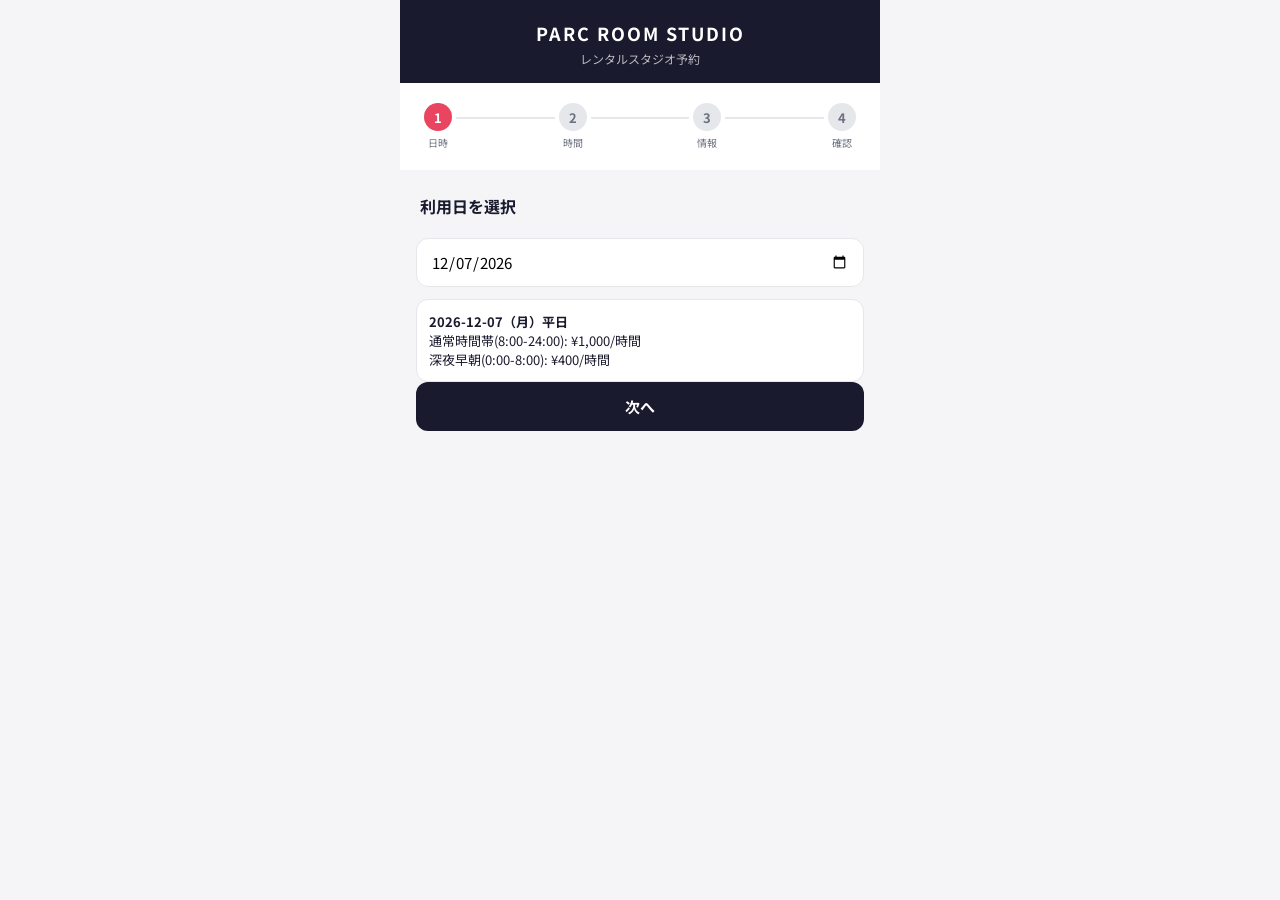
==== index.html @ a4dc17ac "Initial: LIFF reservation form + admin panel" ====
<!DOCTYPE html>
<html lang="ja">
<head>
  <meta charset="UTF-8">
  <meta name="viewport" content="width=device-width, initial-scale=1.0">
  <title>PARC ROOM STUDIO 予約</title>
  <link rel="preconnect" href="https://fonts.googleapis.com">
  <link href="https://fonts.googleapis.com/css2?family=Noto+Sans+JP:wght@400;500;700&display=swap" rel="stylesheet">
  <link rel="stylesheet" href="style.css">
</head>
<body>
  <div class="app">
    <!-- ヘッダー -->
    <header class="header">
      <h1>PARC ROOM STUDIO</h1>
      <p class="header-sub">レンタルスタジオ予約</p>
    </header>

    <!-- ステッププログレス -->
    <div class="progress">
      <div class="progress-step active" data-step="1">
        <span class="step-num">1</span><span class="step-label">日時</span>
      </div>
      <div class="progress-line"></div>
      <div class="progress-step" data-step="2">
        <span class="step-num">2</span><span class="step-label">時間</span>
      </div>
      <div class="progress-line"></div>
      <div class="progress-step" data-step="3">
        <span class="step-num">3</span><span class="step-label">情報</span>
      </div>
      <div class="progress-line"></div>
      <div class="progress-step" data-step="4">
        <span class="step-num">4</span><span class="step-label">確認</span>
      </div>
    </div>

    <!-- Step 1: 日付選択 -->
    <section class="step-panel active" id="step1">
      <h2>利用日を選択</h2>
      <input type="date" id="dateInput" class="date-input">
      <div id="dayInfo" class="day-info"></div>
      <button class="btn btn-primary" onclick="goToStep2()">次へ</button>
    </section>

    <!-- Step 2: 時間帯・開始時間・利用時間 -->
    <section class="step-panel" id="step2">
      <h2>時間帯・利用時間を選択</h2>
      <div class="field-group">
        <label>開始時間</label>
        <div id="slotGrid" class="slot-grid">
          <p class="loading">読み込み中...</p>
        </div>
      </div>
      <div class="field-group">
        <label>利用時間</label>
        <div class="duration-selector">
          <button class="dur-btn" onclick="changeDuration(-1)">−</button>
          <span id="durationDisplay">1時間</span>
          <button class="dur-btn" onclick="changeDuration(1)">＋</button>
        </div>
        <p class="slot-range" id="timeRange"></p>
      </div>
      <div class="price-display" id="priceDisplay"></div>
      <div class="btn-row">
        <button class="btn btn-secondary" onclick="goBack(1)">戻る</button>
        <button class="btn btn-primary" onclick="goToStep3()">次へ</button>
      </div>
    </section>

    <!-- Step 3: お客様情報 -->
    <section class="step-panel" id="step3">
      <h2>お客様情報</h2>
      <div class="field-group">
        <label for="nameInput">お名前 <span class="req">必須</span></label>
        <input type="text" id="nameInput" placeholder="山田 太郎">
      </div>
      <div class="field-group">
        <label for="phoneInput">電話番号 <span class="req">必須</span></label>
        <input type="tel" id="phoneInput" placeholder="090-1234-5678">
      </div>
      <div class="field-group">
        <label for="peopleInput">利用人数</label>
        <select id="peopleInput">
          <option value="1">1名</option>
          <option value="2">2名</option>
          <option value="3">3名</option>
          <option value="4">4名</option>
          <option value="5">5名以上</option>
        </select>
      </div>
      <div class="field-group">
        <label>お支払い方法</label>
        <div class="payment-options">
          <label class="radio-card">
            <input type="radio" name="payment" value="stripe" checked>
            <div class="radio-body">
              <strong>オンライン決済</strong>
              <span class="badge-coupon">クーポン利用可</span>
              <small>クレジットカード</small>
            </div>
          </label>
          <label class="radio-card">
            <input type="radio" name="payment" value="onsite">
            <div class="radio-body">
              <strong>現地払い</strong>
              <small>現金 / PayPay</small>
            </div>
          </label>
        </div>
      </div>
      <div class="field-group coupon-area" id="couponArea">
        <label for="couponInput">クーポンコード</label>
        <div class="coupon-row">
          <input type="text" id="couponInput" placeholder="コードを入力">
          <button class="btn btn-small" onclick="applyCoupon()">適用</button>
        </div>
        <p id="couponMessage" class="coupon-msg"></p>
      </div>
      <div class="btn-row">
        <button class="btn btn-secondary" onclick="goBack(2)">戻る</button>
        <button class="btn btn-primary" onclick="goToStep4()">確認へ</button>
      </div>
    </section>

    <!-- Step 4: 確認 -->
    <section class="step-panel" id="step4">
      <h2>予約内容の確認</h2>
      <div class="confirm-card" id="confirmDetails"></div>
      <div class="btn-row">
        <button class="btn btn-secondary" onclick="goBack(3)">戻る</button>
        <button class="btn btn-accent" id="submitBtn" onclick="submitReservation()">予約を確定する</button>
      </div>
    </section>

    <!-- 完了画面 -->
    <section class="step-panel" id="stepComplete">
      <div class="complete-icon">✓</div>
      <h2>予約が完了しました！</h2>
      <div class="confirm-card" id="completeDetails"></div>
      <p class="complete-note" id="accessNote"></p>
      <button class="btn btn-primary" onclick="closeLiff()">閉じる</button>
    </section>
  </div>

  <script src="https://static.line-scdn.net/liff/edge/2/sdk.js"></script>
  <script src="app.js"></script>
</body>
</html>
---- style.css ----
/* PARC ROOM STUDIO 予約フォーム */
:root {
  --primary: #1a1a2e;
  --accent: #e94560;
  --accent-hover: #d63851;
  --surface: #ffffff;
  --surface-alt: #f5f5f8;
  --text: #1a1a2e;
  --text-sub: #6b7280;
  --border: #e5e7eb;
  --success: #10b981;
  --radius: 12px;
  --shadow: 0 2px 12px rgba(0,0,0,0.08);
}

* { margin: 0; padding: 0; box-sizing: border-box; }

body {
  font-family: 'Noto Sans JP', sans-serif;
  background: var(--surface-alt);
  color: var(--text);
  min-height: 100vh;
  -webkit-text-size-adjust: 100%;
}

.app { max-width: 480px; margin: 0 auto; padding-bottom: 40px; }

/* ヘッダー */
.header {
  background: var(--primary);
  color: white;
  text-align: center;
  padding: 20px 16px 16px;
}
.header h1 { font-size: 18px; font-weight: 700; letter-spacing: 2px; }
.header-sub { font-size: 12px; opacity: 0.7; margin-top: 4px; }

/* プログレス */
.progress {
  display: flex;
  align-items: center;
  justify-content: center;
  padding: 20px 24px;
  background: var(--surface);
  gap: 0;
}
.progress-step {
  display: flex;
  flex-direction: column;
  align-items: center;
  gap: 4px;
}
.step-num {
  width: 28px; height: 28px;
  border-radius: 50%;
  background: var(--border);
  color: var(--text-sub);
  display: flex;
  align-items: center;
  justify-content: center;
  font-size: 13px;
  font-weight: 700;
  transition: all 0.3s;
}
.progress-step.active .step-num,
.progress-step.done .step-num {
  background: var(--accent);
  color: white;
}
.step-label { font-size: 10px; color: var(--text-sub); }
.progress-line {
  flex: 1;
  height: 2px;
  background: var(--border);
  margin: 0 4px;
  margin-bottom: 18px;
}

/* ステップパネル */
.step-panel { display: none; padding: 24px 16px; }
.step-panel.active { display: block; animation: fadeIn 0.3s; }

@keyframes fadeIn { from { opacity: 0; transform: translateY(8px); } to { opacity: 1; transform: translateY(0); } }

.step-panel h2 {
  font-size: 16px;
  font-weight: 700;
  margin-bottom: 20px;
  padding-left: 4px;
}

/* フォーム要素 */
.field-group { margin-bottom: 20px; }
.field-group label {
  display: block;
  font-size: 13px;
  font-weight: 500;
  margin-bottom: 8px;
  color: var(--text);
}
.req { color: var(--accent); font-size: 11px; }

input[type="text"], input[type="tel"], input[type="date"], select {
  width: 100%;
  padding: 12px 14px;
  border: 1.5px solid var(--border);
  border-radius: var(--radius);
  font-size: 15px;
  font-family: inherit;
  background: var(--surface);
  transition: border 0.2s;
}
input:focus, select:focus {
  outline: none;
  border-color: var(--accent);
}

/* 日付情報 */
.day-info {
  margin-top: 12px;
  padding: 12px;
  border-radius: var(--radius);
  background: var(--surface);
  font-size: 13px;
  border: 1px solid var(--border);
}

/* スロットグリッド */
.slot-grid {
  display: grid;
  grid-template-columns: repeat(4, 1fr);
  gap: 8px;
}
.slot-btn {
  padding: 10px 4px;
  border: 1.5px solid var(--border);
  border-radius: 8px;
  background: var(--surface);
  font-size: 13px;
  font-family: inherit;
  cursor: pointer;
  text-align: center;
  transition: all 0.2s;
}
.slot-btn:hover:not(.disabled) { border-color: var(--accent); }
.slot-btn.selected {
  background: var(--accent);
  color: white;
  border-color: var(--accent);
}
.slot-btn.disabled {
  background: var(--surface-alt);
  color: #ccc;
  cursor: not-allowed;
  text-decoration: line-through;
}
.slot-btn .slot-price {
  display: block;
  font-size: 10px;
  color: var(--text-sub);
  margin-top: 2px;
}
.slot-btn.selected .slot-price { color: rgba(255,255,255,0.8); }

/* 利用時間セレクター */
.duration-selector {
  display: flex;
  align-items: center;
  justify-content: center;
  gap: 24px;
  padding: 12px;
  background: var(--surface);
  border-radius: var(--radius);
  border: 1px solid var(--border);
}
.dur-btn {
  width: 40px; height: 40px;
  border-radius: 50%;
  border: 2px solid var(--accent);
  background: transparent;
  color: var(--accent);
  font-size: 20px;
  cursor: pointer;
  display: flex;
  align-items: center;
  justify-content: center;
  transition: all 0.2s;
}
.dur-btn:hover { background: var(--accent); color: white; }
#durationDisplay { font-size: 20px; font-weight: 700; min-width: 80px; text-align: center; }
.slot-range { text-align: center; font-size: 13px; color: var(--text-sub); margin-top: 8px; }

/* 料金表示 */
.price-display {
  background: var(--primary);
  color: white;
  padding: 16px;
  border-radius: var(--radius);
  text-align: center;
  font-size: 14px;
  margin-bottom: 20px;
}
.price-display .price-amount { font-size: 28px; font-weight: 700; }
.price-display .price-detail { font-size: 11px; opacity: 0.7; margin-top: 4px; }

/* 支払い選択 */
.payment-options { display: flex; flex-direction: column; gap: 10px; }
.radio-card {
  display: block;
  cursor: pointer;
}
.radio-card input { display: none; }
.radio-body {
  padding: 14px;
  border: 1.5px solid var(--border);
  border-radius: var(--radius);
  transition: all 0.2s;
}
.radio-card input:checked + .radio-body {
  border-color: var(--accent);
  background: #fef2f4;
}
.radio-body strong { display: block; font-size: 14px; }
.radio-body small { font-size: 12px; color: var(--text-sub); }
.badge-coupon {
  display: inline-block;
  background: var(--accent);
  color: white;
  font-size: 10px;
  padding: 2px 8px;
  border-radius: 10px;
  margin-left: 8px;
  vertical-align: middle;
}

/* クーポン */
.coupon-row { display: flex; gap: 8px; }
.coupon-row input { flex: 1; }
.coupon-msg { font-size: 12px; margin-top: 6px; }
.coupon-msg.valid { color: var(--success); }
.coupon-msg.invalid { color: var(--accent); }

/* 確認カード */
.confirm-card {
  background: var(--surface);
  border: 1px solid var(--border);
  border-radius: var(--radius);
  padding: 20px;
  margin-bottom: 20px;
}
.confirm-row {
  display: flex;
  justify-content: space-between;
  padding: 8px 0;
  border-bottom: 1px solid var(--surface-alt);
  font-size: 14px;
}
.confirm-row:last-child { border-bottom: none; }
.confirm-row .label { color: var(--text-sub); }
.confirm-row .value { font-weight: 500; }
.confirm-total {
  display: flex;
  justify-content: space-between;
  padding: 12px 0 0;
  margin-top: 8px;
  border-top: 2px solid var(--primary);
  font-size: 18px;
  font-weight: 700;
}

/* ボタン */
.btn {
  display: inline-block;
  padding: 14px 24px;
  border: none;
  border-radius: var(--radius);
  font-size: 15px;
  font-weight: 700;
  font-family: inherit;
  cursor: pointer;
  transition: all 0.2s;
  text-align: center;
}
.btn-primary {
  width: 100%;
  background: var(--primary);
  color: white;
}
.btn-primary:hover { opacity: 0.9; }
.btn-accent {
  width: 100%;
  background: var(--accent);
  color: white;
}
.btn-accent:hover { background: var(--accent-hover); }
.btn-secondary {
  background: transparent;
  color: var(--text-sub);
  border: 1.5px solid var(--border);
}
.btn-small {
  padding: 10px 16px;
  font-size: 13px;
  background: var(--primary);
  color: white;
  border-radius: 8px;
}
.btn-row { display: flex; gap: 12px; }
.btn-row .btn-primary, .btn-row .btn-accent { flex: 1; }
.btn:disabled { opacity: 0.5; cursor: not-allowed; }

/* 完了画面 */
.complete-icon {
  width: 64px; height: 64px;
  background: var(--success);
  color: white;
  border-radius: 50%;
  display: flex;
  align-items: center;
  justify-content: center;
  font-size: 32px;
  margin: 0 auto 16px;
}
.complete-note {
  background: #fef3c7;
  padding: 12px;
  border-radius: var(--radius);
  font-size: 13px;
  margin-bottom: 20px;
  border: 1px solid #fbbf24;
}

.loading { text-align: center; color: var(--text-sub); padding: 20px; }
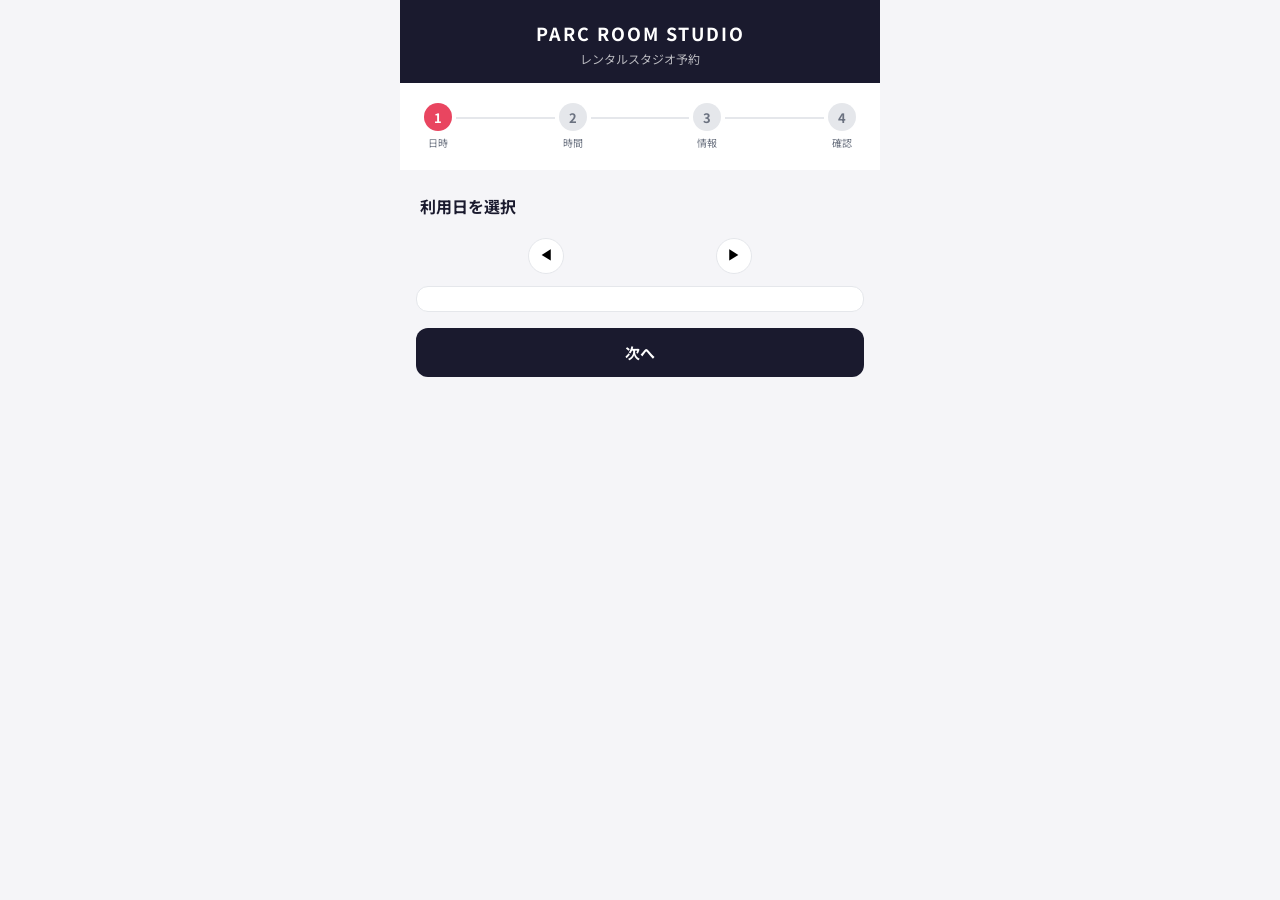
==== commit 37e1de4c: "Calendar UI + fix corrupted files" ====
--- a/index.html
+++ b/index.html
@@ -38,8 +38,13 @@
     <!-- Step 1: 日付選択 -->
     <section class="step-panel active" id="step1">
       <h2>利用日を選択</h2>
-      <input type="date" id="dateInput" class="date-input">
-      <div id="dayInfo" class="day-info"></div>
+      <div class="calendar-nav">
+        <button class="cal-nav-btn" onclick="prevMonth()">◀</button>
+        <span id="calendarTitle" class="cal-title"></span>
+        <button class="cal-nav-btn" onclick="nextMonth()">▶</button>
+      </div>
+      <div id="calendarGrid" class="calendar-grid"></div>
+      <div id="dayInfo" class="day-info" style="display:none"></div>
       <button class="btn btn-primary" onclick="goToStep2()">次へ</button>
     </section>
 
--- a/style.css
+++ b/style.css
@@ -125,6 +125,75 @@
   border: 1px solid var(--border);
 }
 
+/* カレンダー */
+.calendar-nav {
+  display: flex;
+  align-items: center;
+  justify-content: center;
+  gap: 16px;
+  margin-bottom: 12px;
+}
+.cal-title {
+  font-size: 16px;
+  font-weight: 700;
+  min-width: 120px;
+  text-align: center;
+}
+.cal-nav-btn {
+  width: 36px; height: 36px;
+  border: 1.5px solid var(--border);
+  border-radius: 50%;
+  background: var(--surface);
+  cursor: pointer;
+  font-size: 14px;
+  display: flex;
+  align-items: center;
+  justify-content: center;
+  transition: all 0.2s;
+}
+.cal-nav-btn:hover { border-color: var(--accent); color: var(--accent); }
+
+.calendar-grid {
+  background: var(--surface);
+  border-radius: var(--radius);
+  border: 1px solid var(--border);
+  padding: 12px;
+  margin-bottom: 16px;
+}
+.cal-header-row, .cal-row {
+  display: grid;
+  grid-template-columns: repeat(7, 1fr);
+  gap: 4px;
+}
+.cal-header-row { margin-bottom: 6px; }
+.cal-header-cell {
+  text-align: center;
+  font-size: 11px;
+  font-weight: 700;
+  padding: 4px 0;
+  color: var(--text-sub);
+}
+.cal-cell {
+  text-align: center;
+  padding: 10px 0;
+  border-radius: 8px;
+  font-size: 14px;
+  font-weight: 500;
+  transition: all 0.15s;
+}
+.cal-empty { visibility: hidden; }
+.cal-available { cursor: pointer; }
+.cal-available:hover { background: #fef2f4; }
+.cal-disabled { color: #d1d5db; cursor: not-allowed; }
+.cal-selected {
+  background: var(--accent) !important;
+  color: white !important;
+}
+.cal-sun { color: var(--accent); }
+.cal-sat { color: #3b82f6; }
+.cal-sun.cal-disabled, .cal-sat.cal-disabled { opacity: 0.4; }
+.cal-sun.cal-selected, .cal-sat.cal-selected { color: white !important; }
+
 /* スロットグリッド */
 .slot-grid {
   display: grid;
